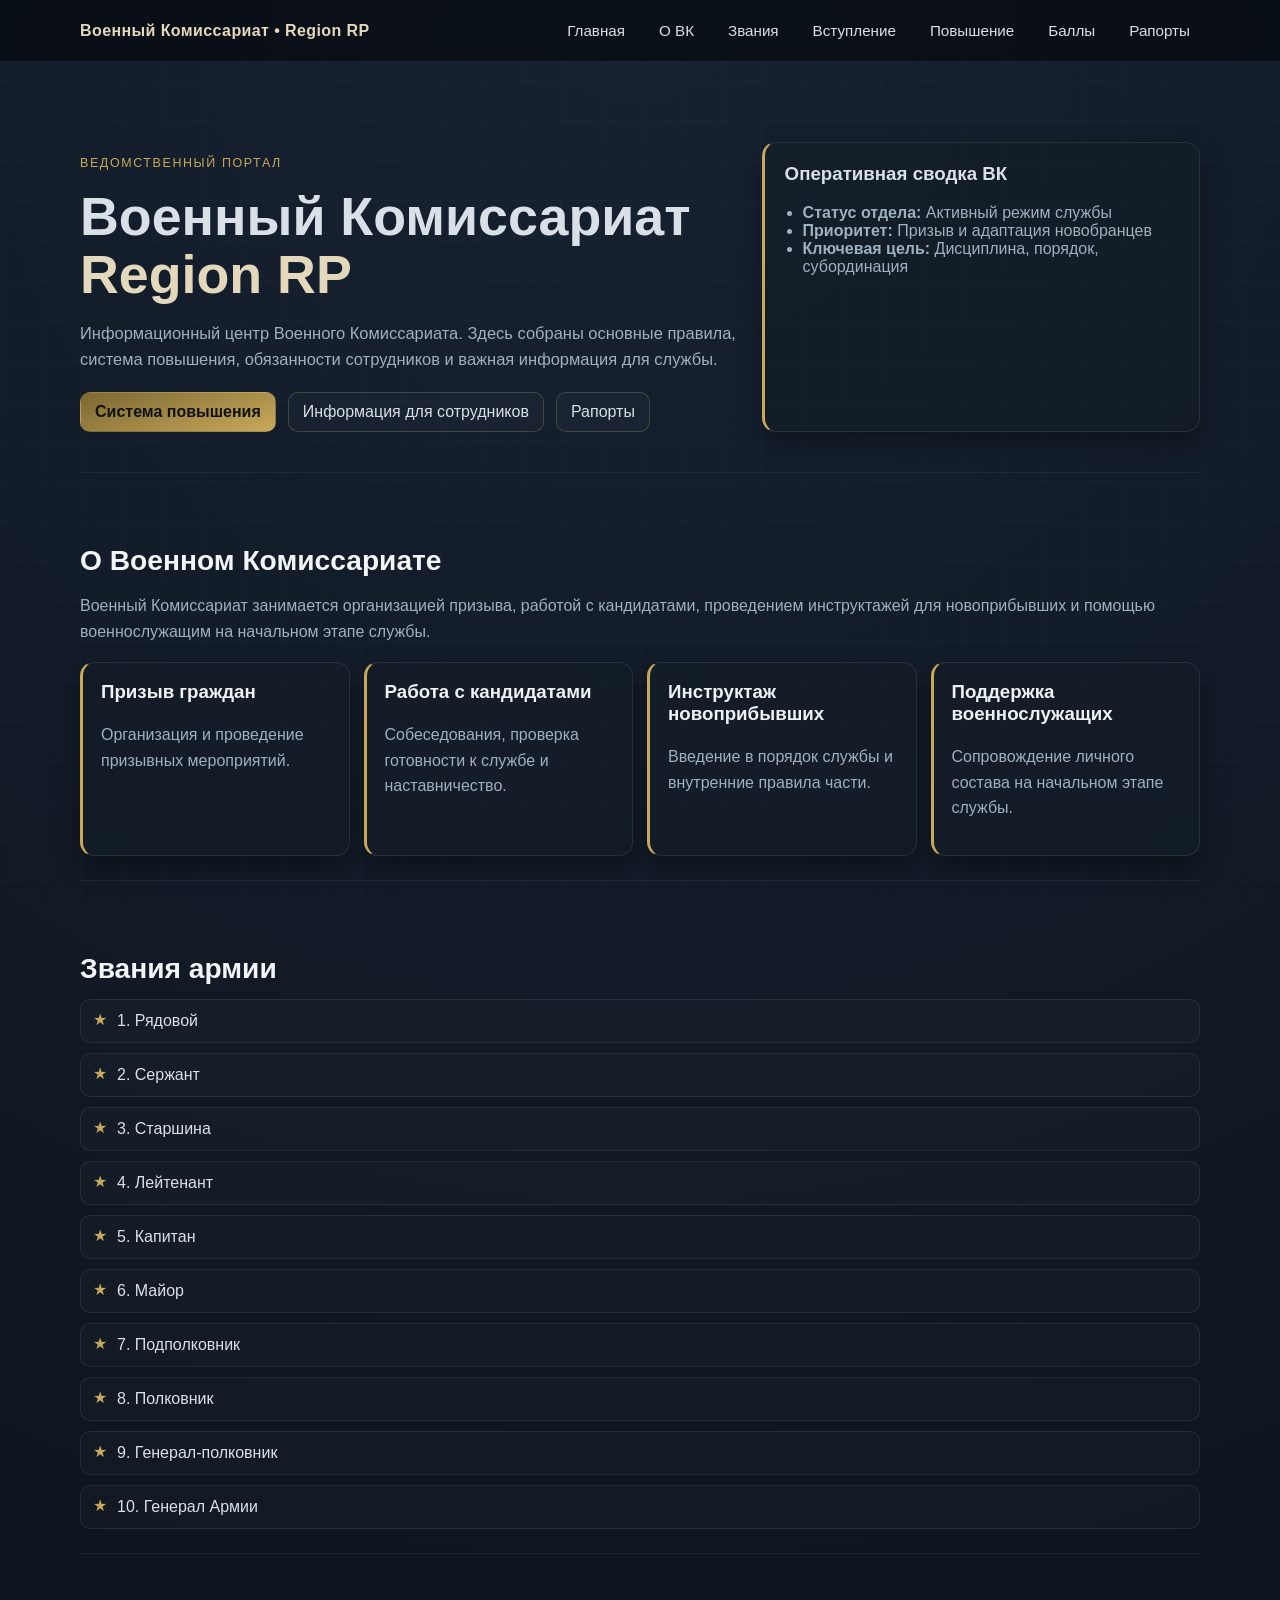
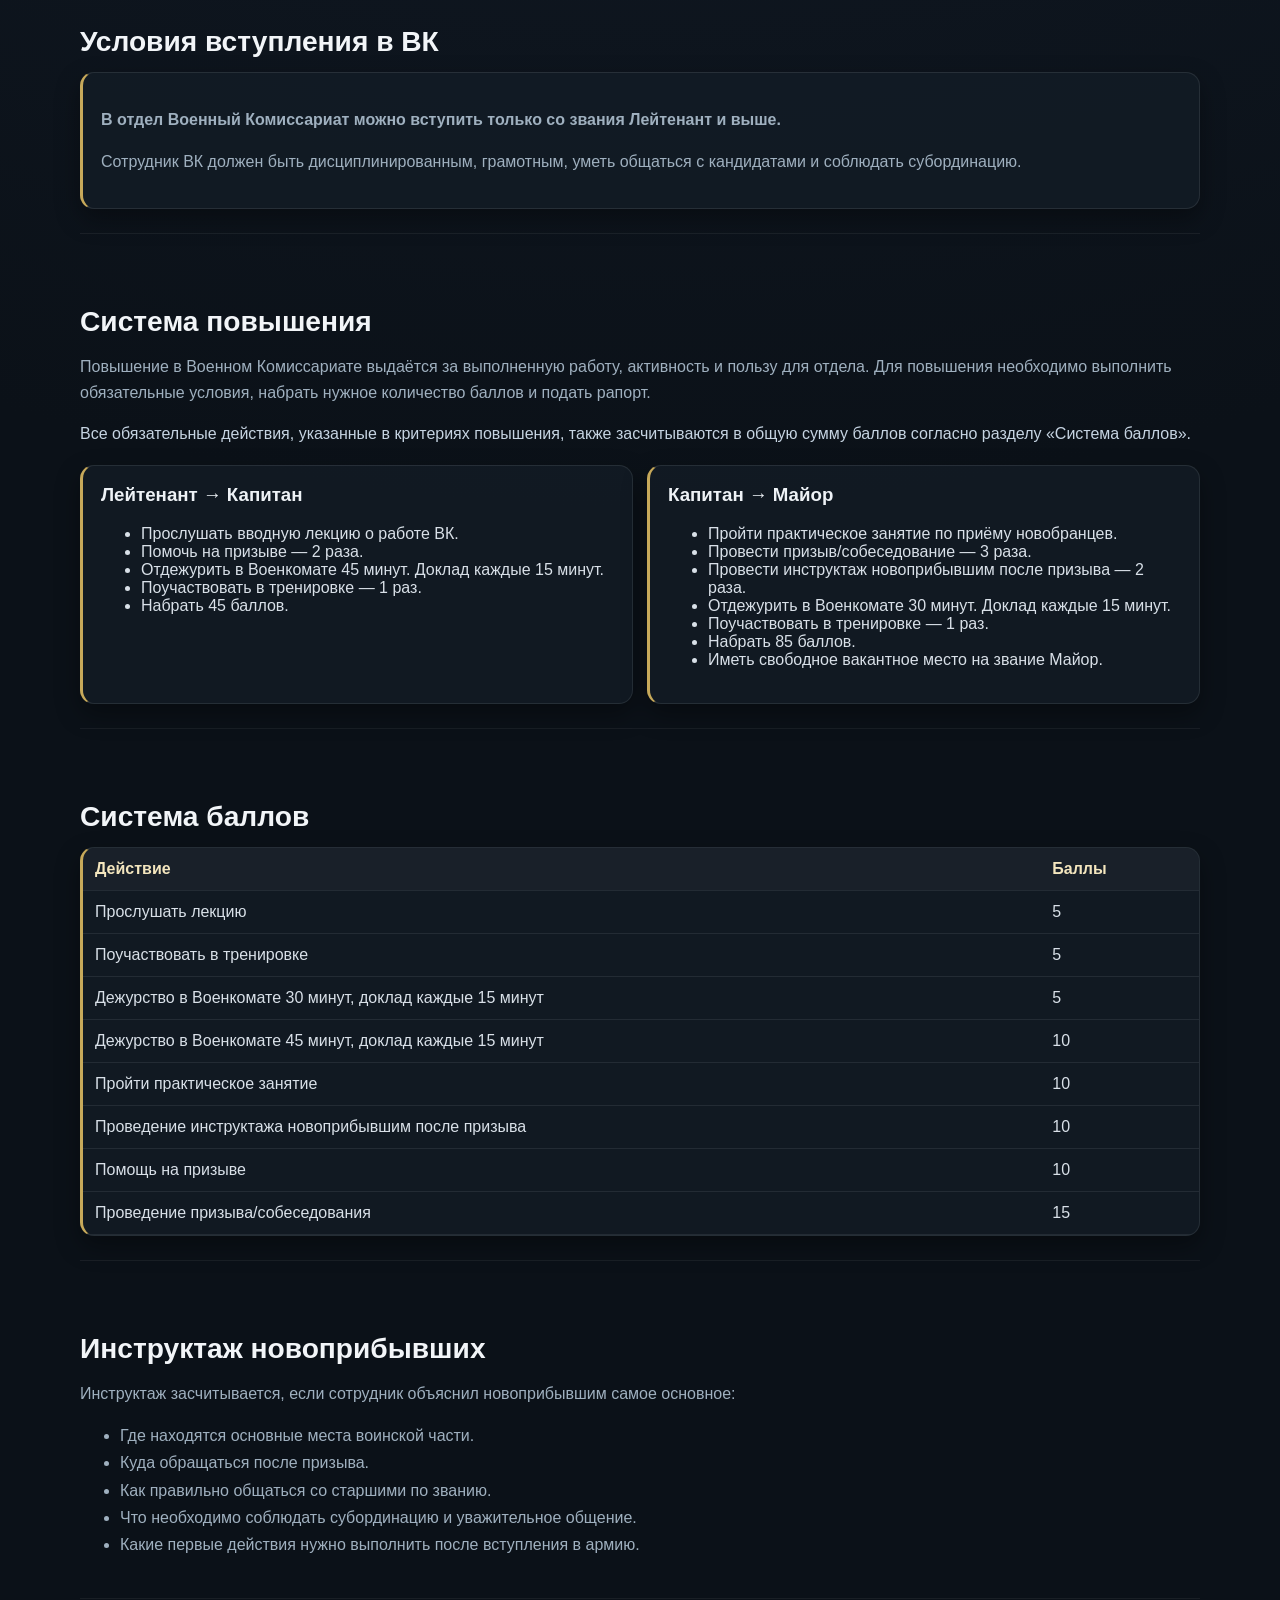
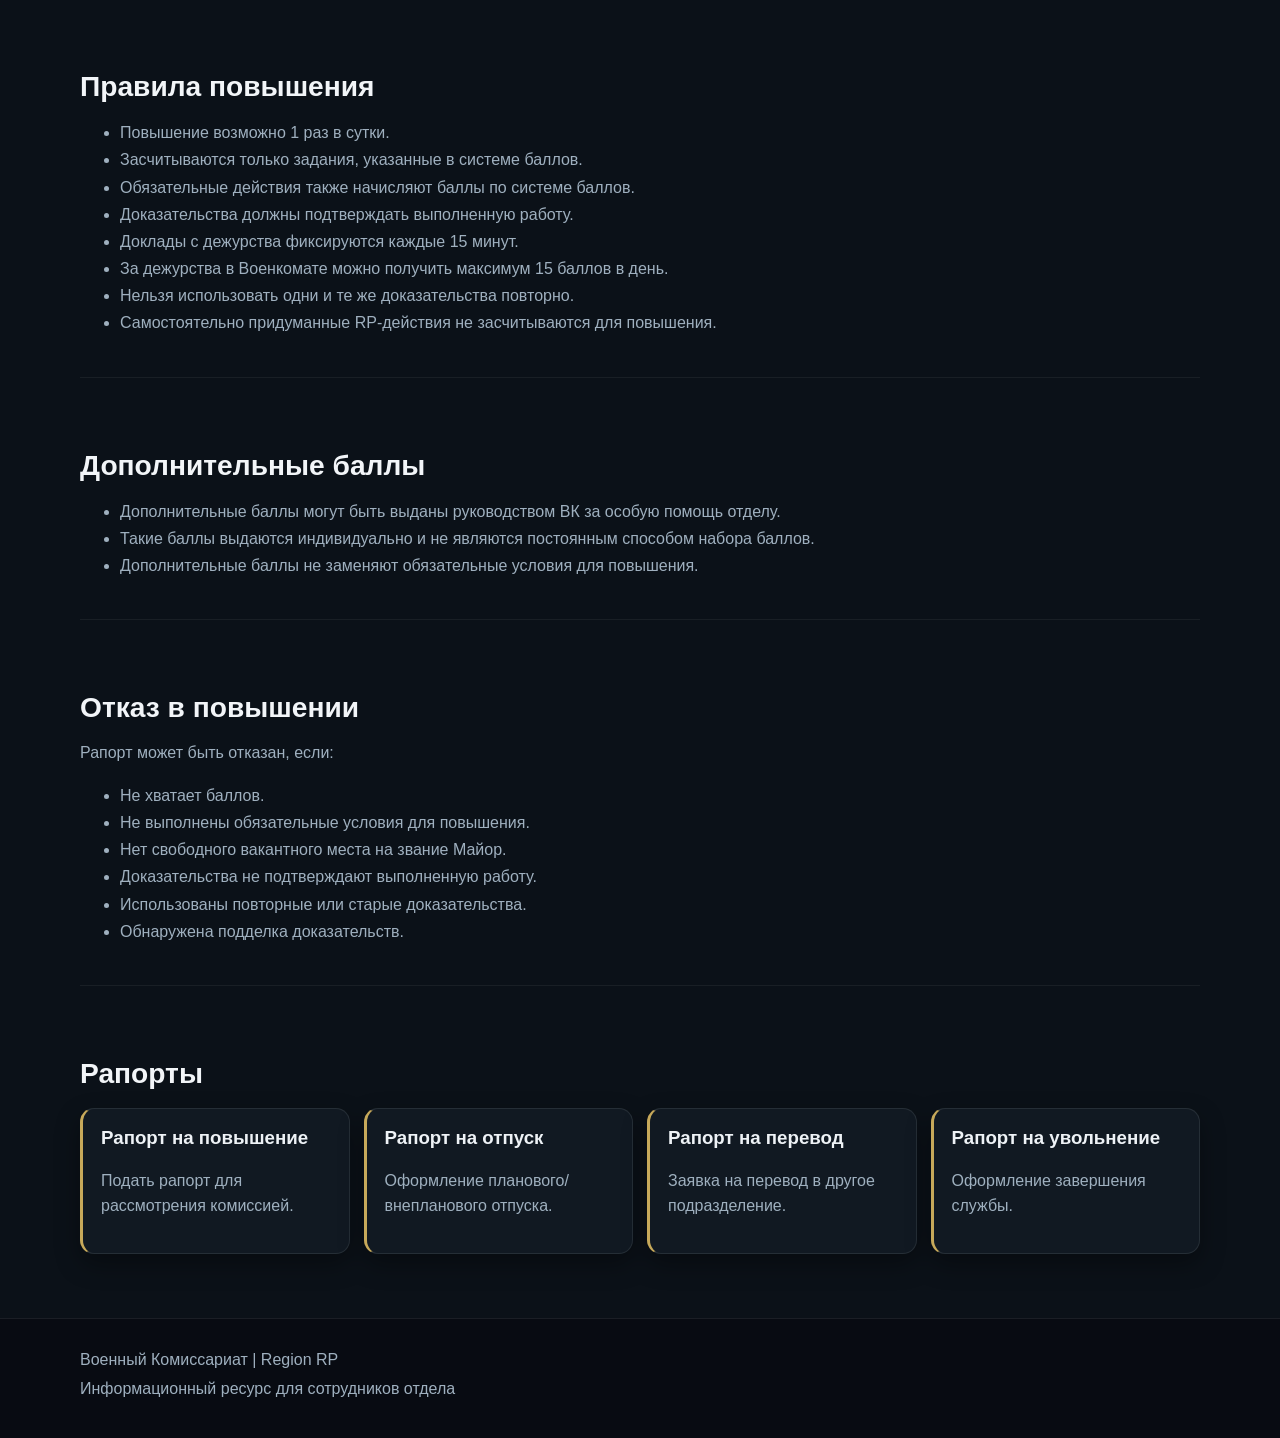
==== index.html @ a4a8eb05 "Create full static military commissariat portal for GitHub Pages" ====
<!doctype html>
<html lang="ru">
  <head>
    <meta charset="UTF-8" />
    <meta name="viewport" content="width=device-width, initial-scale=1.0" />
    <meta name="description" content="Военный Комиссариат Region RP — официальный информационный центр отдела." />
    <title>Военный Комиссариат | Region RP</title>
    <link rel="stylesheet" href="style.css" />
  </head>
  <body>
    <div class="bg-grid" aria-hidden="true"></div>

    <header class="topbar" id="top">
      <div class="container topbar__inner">
        <div class="brand">Военный Комиссариат • Region RP</div>
        <nav class="nav" aria-label="Основная навигация">
          <a href="#home">Главная</a>
          <a href="#about">О ВК</a>
          <a href="#ranks">Звания</a>
          <a href="#join">Вступление</a>
          <a href="#promotion">Повышение</a>
          <a href="#points">Баллы</a>
          <a href="#reports">Рапорты</a>
        </nav>
        <button class="menu-btn" id="menuBtn" aria-expanded="false" aria-controls="mobileMenu">☰</button>
      </div>
      <nav class="mobile-menu" id="mobileMenu" aria-label="Мобильная навигация">
        <a href="#home">Главная</a>
        <a href="#about">О ВК</a>
        <a href="#ranks">Звания</a>
        <a href="#join">Вступление</a>
        <a href="#promotion">Повышение</a>
        <a href="#points">Баллы</a>
        <a href="#reports">Рапорты</a>
      </nav>
    </header>

    <main>
      <section class="hero" id="home">
        <div class="container hero__grid">
          <div>
            <p class="eyebrow">Ведомственный портал</p>
            <h1>Военный Комиссариат<br /><span>Region RP</span></h1>
            <p class="lead">
              Информационный центр Военного Комиссариата. Здесь собраны основные правила, система повышения,
              обязанности сотрудников и важная информация для службы.
            </p>
            <div class="hero__actions">
              <a href="#promotion" class="btn btn--gold">Система повышения</a>
              <a href="#staff" class="btn">Информация для сотрудников</a>
              <a href="#reports" class="btn">Рапорты</a>
            </div>
          </div>
          <aside class="panel">
            <h3>Оперативная сводка ВК</h3>
            <ul>
              <li><strong>Статус отдела:</strong> Активный режим службы</li>
              <li><strong>Приоритет:</strong> Призыв и адаптация новобранцев</li>
              <li><strong>Ключевая цель:</strong> Дисциплина, порядок, субординация</li>
            </ul>
          </aside>
        </div>
      </section>

      <section id="about" class="section container">
        <h2>О Военном Комиссариате</h2>
        <p>
          Военный Комиссариат занимается организацией призыва, работой с кандидатами, проведением инструктажей
          для новоприбывших и помощью военнослужащим на начальном этапе службы.
        </p>
        <div class="cards four">
          <article class="card"><h3>Призыв граждан</h3><p>Организация и проведение призывных мероприятий.</p></article>
          <article class="card"><h3>Работа с кандидатами</h3><p>Собеседования, проверка готовности к службе и наставничество.</p></article>
          <article class="card"><h3>Инструктаж новоприбывших</h3><p>Введение в порядок службы и внутренние правила части.</p></article>
          <article class="card"><h3>Поддержка военнослужащих</h3><p>Сопровождение личного состава на начальном этапе службы.</p></article>
        </div>
      </section>

      <section id="ranks" class="section container">
        <h2>Звания армии</h2>
        <div class="timeline">
          <div class="rank">1. Рядовой</div><div class="rank">2. Сержант</div><div class="rank">3. Старшина</div>
          <div class="rank">4. Лейтенант</div><div class="rank">5. Капитан</div><div class="rank">6. Майор</div>
          <div class="rank">7. Подполковник</div><div class="rank">8. Полковник</div><div class="rank">9. Генерал-полковник</div>
          <div class="rank">10. Генерал Армии</div>
        </div>
      </section>

      <section id="join" class="section container">
        <h2>Условия вступления в ВК</h2>
        <div class="notice">
          <p><strong>В отдел Военный Комиссариат можно вступить только со звания Лейтенант и выше.</strong></p>
          <p>
            Сотрудник ВК должен быть дисциплинированным, грамотным, уметь общаться с кандидатами и соблюдать
            субординацию.
          </p>
        </div>
      </section>

      <section id="promotion" class="section container">
        <h2>Система повышения</h2>
        <p>
          Повышение в Военном Комиссариате выдаётся за выполненную работу, активность и пользу для отдела. Для
          повышения необходимо выполнить обязательные условия, набрать нужное количество баллов и подать рапорт.
        </p>
        <p class="note">
          Все обязательные действия, указанные в критериях повышения, также засчитываются в общую сумму баллов
          согласно разделу «Система баллов».
        </p>

        <div class="cards two">
          <article class="card">
            <h3>Лейтенант → Капитан</h3>
            <ul>
              <li>Прослушать вводную лекцию о работе ВК.</li>
              <li>Помочь на призыве — 2 раза.</li>
              <li>Отдежурить в Военкомате 45 минут. Доклад каждые 15 минут.</li>
              <li>Поучаствовать в тренировке — 1 раз.</li>
              <li>Набрать 45 баллов.</li>
            </ul>
          </article>
          <article class="card">
            <h3>Капитан → Майор</h3>
            <ul>
              <li>Пройти практическое занятие по приёму новобранцев.</li>
              <li>Провести призыв/собеседование — 3 раза.</li>
              <li>Провести инструктаж новоприбывшим после призыва — 2 раза.</li>
              <li>Отдежурить в Военкомате 30 минут. Доклад каждые 15 минут.</li>
              <li>Поучаствовать в тренировке — 1 раз.</li>
              <li>Набрать 85 баллов.</li>
              <li>Иметь свободное вакантное место на звание Майор.</li>
            </ul>
          </article>
        </div>
      </section>

      <section id="points" class="section container">
        <h2>Система баллов</h2>
        <!-- Таблица баллов: легко редактировать значения в этом блоке -->
        <div class="table-wrap">
          <table>
            <thead><tr><th>Действие</th><th>Баллы</th></tr></thead>
            <tbody>
              <tr><td>Прослушать лекцию</td><td>5</td></tr>
              <tr><td>Поучаствовать в тренировке</td><td>5</td></tr>
              <tr><td>Дежурство в Военкомате 30 минут, доклад каждые 15 минут</td><td>5</td></tr>
              <tr><td>Дежурство в Военкомате 45 минут, доклад каждые 15 минут</td><td>10</td></tr>
              <tr><td>Пройти практическое занятие</td><td>10</td></tr>
              <tr><td>Проведение инструктажа новоприбывшим после призыва</td><td>10</td></tr>
              <tr><td>Помощь на призыве</td><td>10</td></tr>
              <tr><td>Проведение призыва/собеседования</td><td>15</td></tr>
            </tbody>
          </table>
        </div>
      </section>

      <section id="staff" class="section container">
        <h2>Инструктаж новоприбывших</h2>
        <p>Инструктаж засчитывается, если сотрудник объяснил новоприбывшим самое основное:</p>
        <ul class="list">
          <li>Где находятся основные места воинской части.</li>
          <li>Куда обращаться после призыва.</li>
          <li>Как правильно общаться со старшими по званию.</li>
          <li>Что необходимо соблюдать субординацию и уважительное общение.</li>
          <li>Какие первые действия нужно выполнить после вступления в армию.</li>
        </ul>
      </section>

      <section class="section container">
        <h2>Правила повышения</h2>
        <ul class="list">
          <li>Повышение возможно 1 раз в сутки.</li>
          <li>Засчитываются только задания, указанные в системе баллов.</li>
          <li>Обязательные действия также начисляют баллы по системе баллов.</li>
          <li>Доказательства должны подтверждать выполненную работу.</li>
          <li>Доклады с дежурства фиксируются каждые 15 минут.</li>
          <li>За дежурства в Военкомате можно получить максимум 15 баллов в день.</li>
          <li>Нельзя использовать одни и те же доказательства повторно.</li>
          <li>Самостоятельно придуманные RP-действия не засчитываются для повышения.</li>
        </ul>
      </section>

      <section class="section container">
        <h2>Дополнительные баллы</h2>
        <ul class="list">
          <li>Дополнительные баллы могут быть выданы руководством ВК за особую помощь отделу.</li>
          <li>Такие баллы выдаются индивидуально и не являются постоянным способом набора баллов.</li>
          <li>Дополнительные баллы не заменяют обязательные условия для повышения.</li>
        </ul>
      </section>

      <section class="section container">
        <h2>Отказ в повышении</h2>
        <p>Рапорт может быть отказан, если:</p>
        <ul class="list">
          <li>Не хватает баллов.</li>
          <li>Не выполнены обязательные условия для повышения.</li>
          <li>Нет свободного вакантного места на звание Майор.</li>
          <li>Доказательства не подтверждают выполненную работу.</li>
          <li>Использованы повторные или старые доказательства.</li>
          <li>Обнаружена подделка доказательств.</li>
        </ul>
      </section>

      <section id="reports" class="section container">
        <h2>Рапорты</h2>
        <!-- Ссылки-заглушки, позже замените href="#" на реальные Discord-ссылки -->
        <div class="cards four">
          <a class="card card--link" href="#"><h3>Рапорт на повышение</h3><p>Подать рапорт для рассмотрения комиссией.</p></a>
          <a class="card card--link" href="#"><h3>Рапорт на отпуск</h3><p>Оформление планового/внепланового отпуска.</p></a>
          <a class="card card--link" href="#"><h3>Рапорт на перевод</h3><p>Заявка на перевод в другое подразделение.</p></a>
          <a class="card card--link" href="#"><h3>Рапорт на увольнение</h3><p>Оформление завершения службы.</p></a>
        </div>
      </section>
    </main>

    <footer class="footer">
      <div class="container">
        <p>Военный Комиссариат | Region RP</p>
        <p>Информационный ресурс для сотрудников отдела</p>
      </div>
    </footer>

    <button id="toTopBtn" class="to-top" aria-label="Наверх">↑</button>
    <script src="script.js"></script>
  </body>
</html>
---- style.css ----
:root {
  --bg: #0b1118;
  --bg-soft: #141d28;
  --panel: rgba(20, 30, 40, 0.72);
  --line: rgba(210, 190, 120, 0.22);
  --text: #d9e0e8;
  --muted: #9fb0bf;
  --accent: #c7a95a;
  --olive: #6b7752;
  --shadow: 0 10px 25px rgba(0, 0, 0, 0.35);
}

* { box-sizing: border-box; }
html { scroll-behavior: smooth; }
body {
  margin: 0;
  font-family: "Segoe UI", Tahoma, Geneva, Verdana, sans-serif;
  color: var(--text);
  background: radial-gradient(circle at top, #172232 0%, var(--bg) 45%);
}

.bg-grid {
  position: fixed;
  inset: 0;
  background-image: linear-gradient(rgba(255,255,255,0.02) 1px, transparent 1px), linear-gradient(90deg, rgba(255,255,255,0.02) 1px, transparent 1px);
  background-size: 40px 40px;
  pointer-events: none;
  z-index: -1;
}

.container { width: min(1120px, 92%); margin: 0 auto; }
.section { padding: 72px 0 24px; border-top: 1px solid rgba(255,255,255,0.06); }
h2 { font-size: clamp(1.6rem, 2.2vw, 2.2rem); margin: 0 0 14px; color: #f2f5f8; }
p { color: var(--muted); line-height: 1.6; }

.topbar {
  position: sticky; top: 0; z-index: 100;
  backdrop-filter: blur(8px);
  background: rgba(9, 14, 21, 0.85);
  border-bottom: 1px solid rgba(255,255,255,0.08);
}
.topbar__inner { display: flex; align-items: center; justify-content: space-between; gap: 16px; padding: 14px 0; }
.brand { font-weight: 700; letter-spacing: .4px; color: #e4d8bc; }
.nav { display: flex; gap: 14px; flex-wrap: wrap; }
.nav a, .mobile-menu a { color: var(--text); text-decoration: none; font-size: 0.95rem; padding: 8px 10px; border-radius: 8px; }
.nav a:hover, .mobile-menu a:hover { background: rgba(199,169,90,0.14); color: #fff; }
.menu-btn { display: none; background: transparent; border: 1px solid var(--line); color: var(--text); border-radius: 8px; padding: 6px 10px; }
.mobile-menu { display: none; flex-direction: column; padding: 0 4% 10px; }
.mobile-menu.open { display: flex; }

.hero { padding: 80px 0 40px; }
.hero__grid { display: grid; grid-template-columns: 1.5fr 1fr; gap: 24px; align-items: stretch; }
.eyebrow { color: var(--accent); text-transform: uppercase; letter-spacing: 1.6px; font-size: 0.78rem; }
h1 { font-size: clamp(2rem, 4.2vw, 4rem); line-height: 1.08; margin: 6px 0 14px; }
h1 span { color: #e4d8bc; }
.lead { font-size: 1.03rem; max-width: 760px; }
.hero__actions { display: flex; gap: 12px; flex-wrap: wrap; margin-top: 20px; }
.btn {
  display: inline-block; text-decoration: none; color: var(--text);
  border: 1px solid var(--line); padding: 10px 14px; border-radius: 10px;
  transition: transform .2s ease, background .2s ease;
  background: rgba(255,255,255,0.02);
}
.btn:hover { transform: translateY(-2px); background: rgba(255,255,255,0.07); }
.btn--gold { background: linear-gradient(160deg, #7d6834, #c7a95a); border-color: transparent; color: #111; font-weight: 700; }

.panel, .card, .notice, .table-wrap {
  background: var(--panel);
  border: 1px solid rgba(255,255,255,0.09);
  border-left: 3px solid var(--accent);
  border-radius: 14px;
  box-shadow: var(--shadow);
}
.panel { padding: 20px; }
.panel h3 { margin-top: 0; }
.panel ul { margin: 0; padding-left: 18px; color: var(--muted); }

.cards { display: grid; gap: 14px; margin-top: 18px; }
.cards.four { grid-template-columns: repeat(4, 1fr); }
.cards.two { grid-template-columns: repeat(2, 1fr); }
.card { padding: 18px; }
.card h3 { margin-top: 0; color: #eef2f6; }
.card--link { text-decoration: none; color: inherit; transition: transform .2s ease, border-color .2s ease; }
.card--link:hover { transform: translateY(-3px); border-color: var(--accent); }

.timeline { display: grid; gap: 10px; margin-top: 14px; }
.rank {
  position: relative;
  padding: 12px 16px 12px 36px;
  background: rgba(255,255,255,0.02);
  border: 1px solid rgba(255,255,255,0.08);
  border-radius: 10px;
}
.rank::before {
  content: "★";
  color: var(--accent);
  position: absolute;
  left: 12px; top: 10px;
}

.notice { padding: 18px; }
.note { margin-top: 10px; color: #c6d4e2; }

.table-wrap { overflow-x: auto; margin-top: 14px; }
table { width: 100%; border-collapse: collapse; min-width: 700px; }
th, td { padding: 12px; text-align: left; border-bottom: 1px solid rgba(255,255,255,0.08); }
th { color: #f4e6be; font-weight: 700; background: rgba(255,255,255,0.03); }

.list { color: var(--muted); line-height: 1.7; }

.footer { margin-top: 40px; border-top: 1px solid rgba(255,255,255,0.08); padding: 24px 0 32px; background: rgba(8, 12, 18, 0.9); }
.footer p { margin: 4px 0; }

.to-top {
  position: fixed; right: 18px; bottom: 18px; display: none;
  width: 42px; height: 42px; border-radius: 50%; border: 1px solid var(--line);
  background: rgba(15,22,30,0.9); color: var(--text); cursor: pointer;
}
.to-top.show { display: inline-flex; align-items: center; justify-content: center; }

@media (max-width: 980px) {
  .hero__grid, .cards.four, .cards.two { grid-template-columns: 1fr 1fr; }
}
@media (max-width: 760px) {
  .nav { display: none; }
  .menu-btn { display: inline-block; }
  .hero { padding-top: 56px; }
  .hero__grid, .cards.four, .cards.two { grid-template-columns: 1fr; }
}
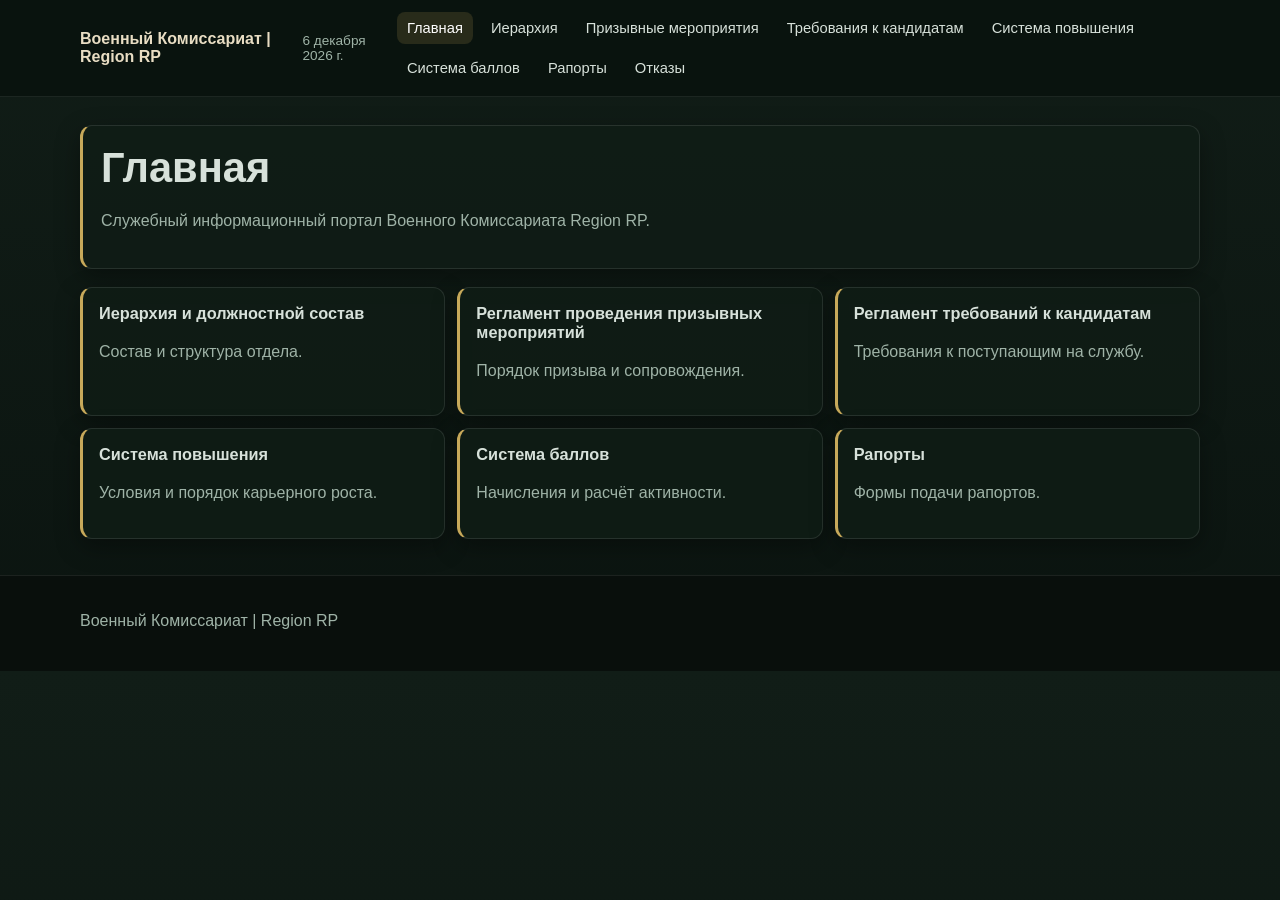
==== commit a1c53a11: "Restructure site into multi-page military portal with shared navigation" ====
--- a/index.html
+++ b/index.html
@@ -1,227 +1,13 @@
-<!doctype html>
-<html lang="ru">
-  <head>
-    <meta charset="UTF-8" />
-    <meta name="viewport" content="width=device-width, initial-scale=1.0" />
-    <meta name="description" content="Военный Комиссариат Region RP — официальный информационный центр отдела." />
-    <title>Военный Комиссариат | Region RP</title>
-    <link rel="stylesheet" href="style.css" />
-  </head>
-  <body>
-    <div class="bg-grid" aria-hidden="true"></div>
-
-    <header class="topbar" id="top">
-      <div class="container topbar__inner">
-        <div class="brand">Военный Комиссариат • Region RP</div>
-        <nav class="nav" aria-label="Основная навигация">
-          <a href="#home">Главная</a>
-          <a href="#about">О ВК</a>
-          <a href="#ranks">Звания</a>
-          <a href="#join">Вступление</a>
-          <a href="#promotion">Повышение</a>
-          <a href="#points">Баллы</a>
-          <a href="#reports">Рапорты</a>
-        </nav>
-        <button class="menu-btn" id="menuBtn" aria-expanded="false" aria-controls="mobileMenu">☰</button>
-      </div>
-      <nav class="mobile-menu" id="mobileMenu" aria-label="Мобильная навигация">
-        <a href="#home">Главная</a>
-        <a href="#about">О ВК</a>
-        <a href="#ranks">Звания</a>
-        <a href="#join">Вступление</a>
-        <a href="#promotion">Повышение</a>
-        <a href="#points">Баллы</a>
-        <a href="#reports">Рапорты</a>
-      </nav>
-    </header>
-
-    <main>
-      <section class="hero" id="home">
-        <div class="container hero__grid">
-          <div>
-            <p class="eyebrow">Ведомственный портал</p>
-            <h1>Военный Комиссариат<br /><span>Region RP</span></h1>
-            <p class="lead">
-              Информационный центр Военного Комиссариата. Здесь собраны основные правила, система повышения,
-              обязанности сотрудников и важная информация для службы.
-            </p>
-            <div class="hero__actions">
-              <a href="#promotion" class="btn btn--gold">Система повышения</a>
-              <a href="#staff" class="btn">Информация для сотрудников</a>
-              <a href="#reports" class="btn">Рапорты</a>
-            </div>
-          </div>
-          <aside class="panel">
-            <h3>Оперативная сводка ВК</h3>
-            <ul>
-              <li><strong>Статус отдела:</strong> Активный режим службы</li>
-              <li><strong>Приоритет:</strong> Призыв и адаптация новобранцев</li>
-              <li><strong>Ключевая цель:</strong> Дисциплина, порядок, субординация</li>
-            </ul>
-          </aside>
-        </div>
-      </section>
-
-      <section id="about" class="section container">
-        <h2>О Военном Комиссариате</h2>
-        <p>
-          Военный Комиссариат занимается организацией призыва, работой с кандидатами, проведением инструктажей
-          для новоприбывших и помощью военнослужащим на начальном этапе службы.
-        </p>
-        <div class="cards four">
-          <article class="card"><h3>Призыв граждан</h3><p>Организация и проведение призывных мероприятий.</p></article>
-          <article class="card"><h3>Работа с кандидатами</h3><p>Собеседования, проверка готовности к службе и наставничество.</p></article>
-          <article class="card"><h3>Инструктаж новоприбывших</h3><p>Введение в порядок службы и внутренние правила части.</p></article>
-          <article class="card"><h3>Поддержка военнослужащих</h3><p>Сопровождение личного состава на начальном этапе службы.</p></article>
-        </div>
-      </section>
-
-      <section id="ranks" class="section container">
-        <h2>Звания армии</h2>
-        <div class="timeline">
-          <div class="rank">1. Рядовой</div><div class="rank">2. Сержант</div><div class="rank">3. Старшина</div>
-          <div class="rank">4. Лейтенант</div><div class="rank">5. Капитан</div><div class="rank">6. Майор</div>
-          <div class="rank">7. Подполковник</div><div class="rank">8. Полковник</div><div class="rank">9. Генерал-полковник</div>
-          <div class="rank">10. Генерал Армии</div>
-        </div>
-      </section>
-
-      <section id="join" class="section container">
-        <h2>Условия вступления в ВК</h2>
-        <div class="notice">
-          <p><strong>В отдел Военный Комиссариат можно вступить только со звания Лейтенант и выше.</strong></p>
-          <p>
-            Сотрудник ВК должен быть дисциплинированным, грамотным, уметь общаться с кандидатами и соблюдать
-            субординацию.
-          </p>
-        </div>
-      </section>
-
-      <section id="promotion" class="section container">
-        <h2>Система повышения</h2>
-        <p>
-          Повышение в Военном Комиссариате выдаётся за выполненную работу, активность и пользу для отдела. Для
-          повышения необходимо выполнить обязательные условия, набрать нужное количество баллов и подать рапорт.
-        </p>
-        <p class="note">
-          Все обязательные действия, указанные в критериях повышения, также засчитываются в общую сумму баллов
-          согласно разделу «Система баллов».
-        </p>
-
-        <div class="cards two">
-          <article class="card">
-            <h3>Лейтенант → Капитан</h3>
-            <ul>
-              <li>Прослушать вводную лекцию о работе ВК.</li>
-              <li>Помочь на призыве — 2 раза.</li>
-              <li>Отдежурить в Военкомате 45 минут. Доклад каждые 15 минут.</li>
-              <li>Поучаствовать в тренировке — 1 раз.</li>
-              <li>Набрать 45 баллов.</li>
-            </ul>
-          </article>
-          <article class="card">
-            <h3>Капитан → Майор</h3>
-            <ul>
-              <li>Пройти практическое занятие по приёму новобранцев.</li>
-              <li>Провести призыв/собеседование — 3 раза.</li>
-              <li>Провести инструктаж новоприбывшим после призыва — 2 раза.</li>
-              <li>Отдежурить в Военкомате 30 минут. Доклад каждые 15 минут.</li>
-              <li>Поучаствовать в тренировке — 1 раз.</li>
-              <li>Набрать 85 баллов.</li>
-              <li>Иметь свободное вакантное место на звание Майор.</li>
-            </ul>
-          </article>
-        </div>
-      </section>
-
-      <section id="points" class="section container">
-        <h2>Система баллов</h2>
-        <!-- Таблица баллов: легко редактировать значения в этом блоке -->
-        <div class="table-wrap">
-          <table>
-            <thead><tr><th>Действие</th><th>Баллы</th></tr></thead>
-            <tbody>
-              <tr><td>Прослушать лекцию</td><td>5</td></tr>
-              <tr><td>Поучаствовать в тренировке</td><td>5</td></tr>
-              <tr><td>Дежурство в Военкомате 30 минут, доклад каждые 15 минут</td><td>5</td></tr>
-              <tr><td>Дежурство в Военкомате 45 минут, доклад каждые 15 минут</td><td>10</td></tr>
-              <tr><td>Пройти практическое занятие</td><td>10</td></tr>
-              <tr><td>Проведение инструктажа новоприбывшим после призыва</td><td>10</td></tr>
-              <tr><td>Помощь на призыве</td><td>10</td></tr>
-              <tr><td>Проведение призыва/собеседования</td><td>15</td></tr>
-            </tbody>
-          </table>
-        </div>
-      </section>
-
-      <section id="staff" class="section container">
-        <h2>Инструктаж новоприбывших</h2>
-        <p>Инструктаж засчитывается, если сотрудник объяснил новоприбывшим самое основное:</p>
-        <ul class="list">
-          <li>Где находятся основные места воинской части.</li>
-          <li>Куда обращаться после призыва.</li>
-          <li>Как правильно общаться со старшими по званию.</li>
-          <li>Что необходимо соблюдать субординацию и уважительное общение.</li>
-          <li>Какие первые действия нужно выполнить после вступления в армию.</li>
-        </ul>
-      </section>
-
-      <section class="section container">
-        <h2>Правила повышения</h2>
-        <ul class="list">
-          <li>Повышение возможно 1 раз в сутки.</li>
-          <li>Засчитываются только задания, указанные в системе баллов.</li>
-          <li>Обязательные действия также начисляют баллы по системе баллов.</li>
-          <li>Доказательства должны подтверждать выполненную работу.</li>
-          <li>Доклады с дежурства фиксируются каждые 15 минут.</li>
-          <li>За дежурства в Военкомате можно получить максимум 15 баллов в день.</li>
-          <li>Нельзя использовать одни и те же доказательства повторно.</li>
-          <li>Самостоятельно придуманные RP-действия не засчитываются для повышения.</li>
-        </ul>
-      </section>
-
-      <section class="section container">
-        <h2>Дополнительные баллы</h2>
-        <ul class="list">
-          <li>Дополнительные баллы могут быть выданы руководством ВК за особую помощь отделу.</li>
-          <li>Такие баллы выдаются индивидуально и не являются постоянным способом набора баллов.</li>
-          <li>Дополнительные баллы не заменяют обязательные условия для повышения.</li>
-        </ul>
-      </section>
-
-      <section class="section container">
-        <h2>Отказ в повышении</h2>
-        <p>Рапорт может быть отказан, если:</p>
-        <ul class="list">
-          <li>Не хватает баллов.</li>
-          <li>Не выполнены обязательные условия для повышения.</li>
-          <li>Нет свободного вакантного места на звание Майор.</li>
-          <li>Доказательства не подтверждают выполненную работу.</li>
-          <li>Использованы повторные или старые доказательства.</li>
-          <li>Обнаружена подделка доказательств.</li>
-        </ul>
-      </section>
-
-      <section id="reports" class="section container">
-        <h2>Рапорты</h2>
-        <!-- Ссылки-заглушки, позже замените href="#" на реальные Discord-ссылки -->
-        <div class="cards four">
-          <a class="card card--link" href="#"><h3>Рапорт на повышение</h3><p>Подать рапорт для рассмотрения комиссией.</p></a>
-          <a class="card card--link" href="#"><h3>Рапорт на отпуск</h3><p>Оформление планового/внепланового отпуска.</p></a>
-          <a class="card card--link" href="#"><h3>Рапорт на перевод</h3><p>Заявка на перевод в другое подразделение.</p></a>
-          <a class="card card--link" href="#"><h3>Рапорт на увольнение</h3><p>Оформление завершения службы.</p></a>
-        </div>
-      </section>
-    </main>
-
-    <footer class="footer">
-      <div class="container">
-        <p>Военный Комиссариат | Region RP</p>
-        <p>Информационный ресурс для сотрудников отдела</p>
-      </div>
-    </footer>
-
-    <button id="toTopBtn" class="to-top" aria-label="Наверх">↑</button>
-    <script src="script.js"></script>
-  </body>
-</html>
+<!doctype html><html lang='ru'><head><meta charset='UTF-8'><meta name='viewport' content='width=device-width,initial-scale=1'><title>Главная | Военный Комиссариат</title><link rel='stylesheet' href='style.css'></head><body>
+<header class='topbar'><div class='container topbar__inner'><div class='brand'>Военный Комиссариат | Region RP</div><div id='currentDate' class='date-badge'></div><nav class='nav'>
+<a data-nav href='index.html'>Главная</a><a data-nav href='hierarchy.html'>Иерархия</a><a data-nav href='conscription.html'>Призывные мероприятия</a><a data-nav href='candidate-requirements.html'>Требования к кандидатам</a><a data-nav href='promotion.html'>Система повышения</a><a data-nav href='points.html'>Система баллов</a><a data-nav href='reports.html'>Рапорты</a><a data-nav href='refusal.html'>Отказы</a></nav><button id='menuBtn' class='menu-btn'>☰</button></div><nav id='mobileMenu' class='mobile-menu'><a data-nav href='index.html'>Главная</a><a data-nav href='hierarchy.html'>Иерархия</a><a data-nav href='conscription.html'>Призывные мероприятия</a><a data-nav href='candidate-requirements.html'>Требования к кандидатам</a><a data-nav href='promotion.html'>Система повышения</a><a data-nav href='points.html'>Система баллов</a><a data-nav href='reports.html'>Рапорты</a><a data-nav href='refusal.html'>Отказы</a></nav></header>
+<main class='main container'>
+<section class='panel'><h1>Главная</h1><p>Служебный информационный портал Военного Комиссариата Region RP.</p></section>
+<section class='quick-grid section'>
+<a class='card' href='hierarchy.html'><h3>Иерархия и должностной состав</h3><p>Состав и структура отдела.</p></a>
+<a class='card' href='conscription.html'><h3>Регламент проведения призывных мероприятий</h3><p>Порядок призыва и сопровождения.</p></a>
+<a class='card' href='candidate-requirements.html'><h3>Регламент требований к кандидатам</h3><p>Требования к поступающим на службу.</p></a>
+<a class='card' href='promotion.html'><h3>Система повышения</h3><p>Условия и порядок карьерного роста.</p></a>
+<a class='card' href='points.html'><h3>Система баллов</h3><p>Начисления и расчёт активности.</p></a>
+<a class='card' href='reports.html'><h3>Рапорты</h3><p>Формы подачи рапортов.</p></a>
+</section></main><footer class='footer'><div class='container'><p>Военный Комиссариат | Region RP</p></div></footer><button id='toTopBtn' class='to-top'>↑</button><script src='script.js'></script></body></html>
--- a/style.css
+++ b/style.css
@@ -1,129 +1,62 @@
 :root {
-  --bg: #0b1118;
-  --bg-soft: #141d28;
-  --panel: rgba(20, 30, 40, 0.72);
-  --line: rgba(210, 190, 120, 0.22);
-  --text: #d9e0e8;
-  --muted: #9fb0bf;
+  --bg: #0b1410;
+  --bg2: #111d17;
+  --panel: rgba(16, 29, 22, 0.85);
+  --line: rgba(199, 169, 90, 0.28);
+  --text: #d7e1da;
+  --muted: #9fb3a7;
   --accent: #c7a95a;
-  --olive: #6b7752;
-  --shadow: 0 10px 25px rgba(0, 0, 0, 0.35);
+  --shadow: 0 8px 24px rgba(0, 0, 0, 0.35);
 }
+*{box-sizing:border-box}
+html{scroll-behavior:smooth}
+body{margin:0;font-family:Segoe UI,Tahoma,sans-serif;background:linear-gradient(180deg,var(--bg2),var(--bg));color:var(--text)}
+.container{width:min(1120px,92%);margin:auto}
 
-* { box-sizing: border-box; }
-html { scroll-behavior: smooth; }
-body {
-  margin: 0;
-  font-family: "Segoe UI", Tahoma, Geneva, Verdana, sans-serif;
-  color: var(--text);
-  background: radial-gradient(circle at top, #172232 0%, var(--bg) 45%);
-}
+.topbar{position:sticky;top:0;z-index:20;background:rgba(10,20,14,.95);border-bottom:1px solid rgba(255,255,255,.08);backdrop-filter:blur(6px)}
+.topbar__inner{display:flex;align-items:center;gap:12px;justify-content:space-between;padding:12px 0}
+.brand{font-weight:700;color:#e8ddc3}
+.date-badge{font-size:.85rem;color:var(--muted)}
+.nav{display:flex;gap:8px;flex-wrap:wrap}
+.nav a,.mobile-menu a{text-decoration:none;color:var(--text);padding:8px 10px;border-radius:8px;font-size:.92rem}
+.nav a:hover,.mobile-menu a:hover,.nav a.active,.mobile-menu a.active{background:rgba(199,169,90,.16);color:#fff}
+.menu-btn{display:none;background:transparent;border:1px solid var(--line);color:var(--text);border-radius:8px;padding:6px 10px}
+.mobile-menu{display:none;flex-direction:column;padding:0 4% 12px}
+.mobile-menu.open{display:flex}
 
-.bg-grid {
-  position: fixed;
-  inset: 0;
-  background-image: linear-gradient(rgba(255,255,255,0.02) 1px, transparent 1px), linear-gradient(90deg, rgba(255,255,255,0.02) 1px, transparent 1px);
-  background-size: 40px 40px;
-  pointer-events: none;
-  z-index: -1;
-}
+.main{padding:28px 0 36px}
+.panel,.card,.table-wrap{background:var(--panel);border:1px solid rgba(255,255,255,.1);border-left:3px solid var(--accent);border-radius:12px;box-shadow:var(--shadow)}
+.panel{padding:18px}
+h1{margin:0 0 12px;font-size:clamp(1.6rem,3.6vw,2.6rem)}
+h2{margin:0 0 10px;font-size:clamp(1.3rem,2.2vw,1.8rem)}
+p{color:var(--muted);line-height:1.6}
 
-.container { width: min(1120px, 92%); margin: 0 auto; }
-.section { padding: 72px 0 24px; border-top: 1px solid rgba(255,255,255,0.06); }
-h2 { font-size: clamp(1.6rem, 2.2vw, 2.2rem); margin: 0 0 14px; color: #f2f5f8; }
-p { color: var(--muted); line-height: 1.6; }
+.quick-grid{display:grid;grid-template-columns:repeat(3,1fr);gap:12px;margin-top:14px}
+.card{padding:16px;text-decoration:none;color:inherit;transition:.2s transform,.2s border-color}
+.card:hover{transform:translateY(-2px);border-color:var(--accent)}
+.card h3{margin:0 0 8px;font-size:1.02rem}
 
-.topbar {
-  position: sticky; top: 0; z-index: 100;
-  backdrop-filter: blur(8px);
-  background: rgba(9, 14, 21, 0.85);
-  border-bottom: 1px solid rgba(255,255,255,0.08);
-}
-.topbar__inner { display: flex; align-items: center; justify-content: space-between; gap: 16px; padding: 14px 0; }
-.brand { font-weight: 700; letter-spacing: .4px; color: #e4d8bc; }
-.nav { display: flex; gap: 14px; flex-wrap: wrap; }
-.nav a, .mobile-menu a { color: var(--text); text-decoration: none; font-size: 0.95rem; padding: 8px 10px; border-radius: 8px; }
-.nav a:hover, .mobile-menu a:hover { background: rgba(199,169,90,0.14); color: #fff; }
-.menu-btn { display: none; background: transparent; border: 1px solid var(--line); color: var(--text); border-radius: 8px; padding: 6px 10px; }
-.mobile-menu { display: none; flex-direction: column; padding: 0 4% 10px; }
-.mobile-menu.open { display: flex; }
+.section{margin-top:18px}
+.list{line-height:1.7;color:var(--muted)}
+.cards-two{display:grid;grid-template-columns:repeat(2,1fr);gap:12px}
+.table-wrap{overflow:auto}
+table{width:100%;border-collapse:collapse;min-width:700px}
+th,td{padding:10px;border-bottom:1px solid rgba(255,255,255,.08);text-align:left}
+th{color:#f0dfb2}
 
-.hero { padding: 80px 0 40px; }
-.hero__grid { display: grid; grid-template-columns: 1.5fr 1fr; gap: 24px; align-items: stretch; }
-.eyebrow { color: var(--accent); text-transform: uppercase; letter-spacing: 1.6px; font-size: 0.78rem; }
-h1 { font-size: clamp(2rem, 4.2vw, 4rem); line-height: 1.08; margin: 6px 0 14px; }
-h1 span { color: #e4d8bc; }
-.lead { font-size: 1.03rem; max-width: 760px; }
-.hero__actions { display: flex; gap: 12px; flex-wrap: wrap; margin-top: 20px; }
-.btn {
-  display: inline-block; text-decoration: none; color: var(--text);
-  border: 1px solid var(--line); padding: 10px 14px; border-radius: 10px;
-  transition: transform .2s ease, background .2s ease;
-  background: rgba(255,255,255,0.02);
-}
-.btn:hover { transform: translateY(-2px); background: rgba(255,255,255,0.07); }
-.btn--gold { background: linear-gradient(160deg, #7d6834, #c7a95a); border-color: transparent; color: #111; font-weight: 700; }
+.rank-list{display:grid;gap:8px}
+.rank{padding:10px 14px 10px 34px;border:1px solid rgba(255,255,255,.08);border-radius:8px;position:relative;background:rgba(255,255,255,.02)}
+.rank::before{content:"★";position:absolute;left:10px;color:var(--accent)}
 
-.panel, .card, .notice, .table-wrap {
-  background: var(--panel);
-  border: 1px solid rgba(255,255,255,0.09);
-  border-left: 3px solid var(--accent);
-  border-radius: 14px;
-  box-shadow: var(--shadow);
-}
-.panel { padding: 20px; }
-.panel h3 { margin-top: 0; }
-.panel ul { margin: 0; padding-left: 18px; color: var(--muted); }
+.stub{padding:22px}
+.footer{border-top:1px solid rgba(255,255,255,.08);padding:16px 0 22px;background:rgba(9,15,12,.95)}
+.to-top{position:fixed;right:16px;bottom:16px;width:42px;height:42px;border-radius:50%;border:1px solid var(--line);background:rgba(10,20,14,.95);color:var(--text);display:none}
+.to-top.show{display:block}
 
-.cards { display: grid; gap: 14px; margin-top: 18px; }
-.cards.four { grid-template-columns: repeat(4, 1fr); }
-.cards.two { grid-template-columns: repeat(2, 1fr); }
-.card { padding: 18px; }
-.card h3 { margin-top: 0; color: #eef2f6; }
-.card--link { text-decoration: none; color: inherit; transition: transform .2s ease, border-color .2s ease; }
-.card--link:hover { transform: translateY(-3px); border-color: var(--accent); }
+.calc-grid{display:grid;grid-template-columns:1fr auto;gap:10px;align-items:center}
+.report-template{white-space:pre-line;background:rgba(255,255,255,.03);padding:12px;border-radius:8px;border:1px solid rgba(255,255,255,.08)}
+.btn{border:1px solid var(--line);background:rgba(255,255,255,.03);color:var(--text);padding:9px 12px;border-radius:8px;cursor:pointer}
+.btn:hover{background:rgba(199,169,90,.12)}
 
-.timeline { display: grid; gap: 10px; margin-top: 14px; }
-.rank {
-  position: relative;
-  padding: 12px 16px 12px 36px;
-  background: rgba(255,255,255,0.02);
-  border: 1px solid rgba(255,255,255,0.08);
-  border-radius: 10px;
-}
-.rank::before {
-  content: "★";
-  color: var(--accent);
-  position: absolute;
-  left: 12px; top: 10px;
-}
-
-.notice { padding: 18px; }
-.note { margin-top: 10px; color: #c6d4e2; }
-
-.table-wrap { overflow-x: auto; margin-top: 14px; }
-table { width: 100%; border-collapse: collapse; min-width: 700px; }
-th, td { padding: 12px; text-align: left; border-bottom: 1px solid rgba(255,255,255,0.08); }
-th { color: #f4e6be; font-weight: 700; background: rgba(255,255,255,0.03); }
-
-.list { color: var(--muted); line-height: 1.7; }
-
-.footer { margin-top: 40px; border-top: 1px solid rgba(255,255,255,0.08); padding: 24px 0 32px; background: rgba(8, 12, 18, 0.9); }
-.footer p { margin: 4px 0; }
-
-.to-top {
-  position: fixed; right: 18px; bottom: 18px; display: none;
-  width: 42px; height: 42px; border-radius: 50%; border: 1px solid var(--line);
-  background: rgba(15,22,30,0.9); color: var(--text); cursor: pointer;
-}
-.to-top.show { display: inline-flex; align-items: center; justify-content: center; }
-
-@media (max-width: 980px) {
-  .hero__grid, .cards.four, .cards.two { grid-template-columns: 1fr 1fr; }
-}
-@media (max-width: 760px) {
-  .nav { display: none; }
-  .menu-btn { display: inline-block; }
-  .hero { padding-top: 56px; }
-  .hero__grid, .cards.four, .cards.two { grid-template-columns: 1fr; }
-}
+@media (max-width:900px){.quick-grid{grid-template-columns:1fr 1fr}.cards-two{grid-template-columns:1fr}}
+@media (max-width:760px){.nav{display:none}.menu-btn{display:block}.quick-grid{grid-template-columns:1fr}}
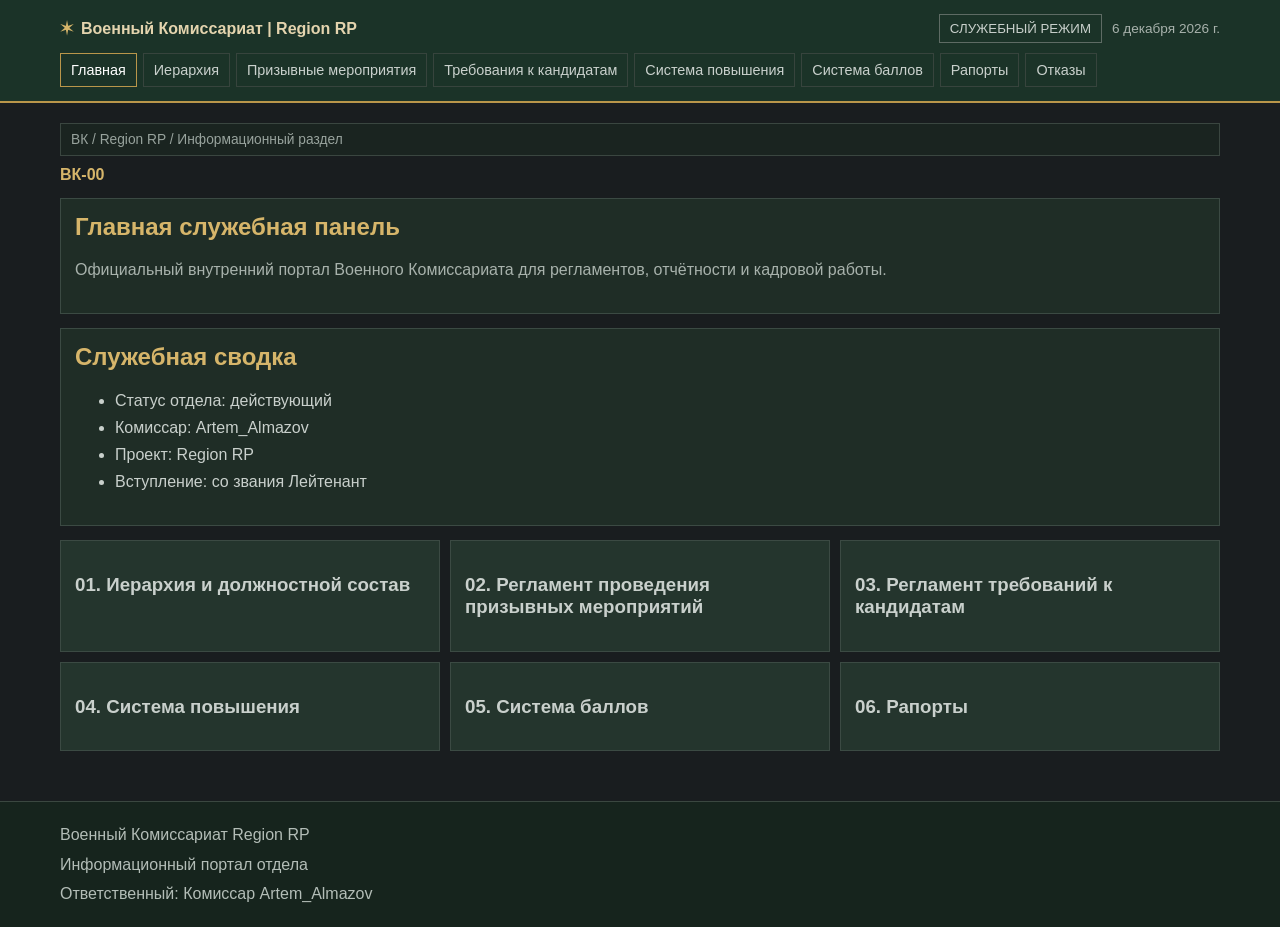
==== commit 53c1b180: "Refine multipage portal into strict military internal system UI" ====
--- a/index.html
+++ b/index.html
@@ -1,13 +1 @@
-<!doctype html><html lang='ru'><head><meta charset='UTF-8'><meta name='viewport' content='width=device-width,initial-scale=1'><title>Главная | Военный Комиссариат</title><link rel='stylesheet' href='style.css'></head><body>
-<header class='topbar'><div class='container topbar__inner'><div class='brand'>Военный Комиссариат | Region RP</div><div id='currentDate' class='date-badge'></div><nav class='nav'>
-<a data-nav href='index.html'>Главная</a><a data-nav href='hierarchy.html'>Иерархия</a><a data-nav href='conscription.html'>Призывные мероприятия</a><a data-nav href='candidate-requirements.html'>Требования к кандидатам</a><a data-nav href='promotion.html'>Система повышения</a><a data-nav href='points.html'>Система баллов</a><a data-nav href='reports.html'>Рапорты</a><a data-nav href='refusal.html'>Отказы</a></nav><button id='menuBtn' class='menu-btn'>☰</button></div><nav id='mobileMenu' class='mobile-menu'><a data-nav href='index.html'>Главная</a><a data-nav href='hierarchy.html'>Иерархия</a><a data-nav href='conscription.html'>Призывные мероприятия</a><a data-nav href='candidate-requirements.html'>Требования к кандидатам</a><a data-nav href='promotion.html'>Система повышения</a><a data-nav href='points.html'>Система баллов</a><a data-nav href='reports.html'>Рапорты</a><a data-nav href='refusal.html'>Отказы</a></nav></header>
-<main class='main container'>
-<section class='panel'><h1>Главная</h1><p>Служебный информационный портал Военного Комиссариата Region RP.</p></section>
-<section class='quick-grid section'>
-<a class='card' href='hierarchy.html'><h3>Иерархия и должностной состав</h3><p>Состав и структура отдела.</p></a>
-<a class='card' href='conscription.html'><h3>Регламент проведения призывных мероприятий</h3><p>Порядок призыва и сопровождения.</p></a>
-<a class='card' href='candidate-requirements.html'><h3>Регламент требований к кандидатам</h3><p>Требования к поступающим на службу.</p></a>
-<a class='card' href='promotion.html'><h3>Система повышения</h3><p>Условия и порядок карьерного роста.</p></a>
-<a class='card' href='points.html'><h3>Система баллов</h3><p>Начисления и расчёт активности.</p></a>
-<a class='card' href='reports.html'><h3>Рапорты</h3><p>Формы подачи рапортов.</p></a>
-</section></main><footer class='footer'><div class='container'><p>Военный Комиссариат | Region RP</p></div></footer><button id='toTopBtn' class='to-top'>↑</button><script src='script.js'></script></body></html>
+<!doctype html><html lang='ru'><head><meta charset='UTF-8'><meta name='viewport' content='width=device-width,initial-scale=1'><title>Главная | ВК-00</title><link rel='stylesheet' href='style.css'></head><body><header class='topbar'><div class='container topbar__inner'><div class='brand'><span class='emblem'>✶</span> Военный Комиссариат | Region RP</div><div class='service-pill'>Служебный режим</div><div id='currentDate' class='date-badge'></div><nav class='nav'><a data-nav href='index.html'>Главная</a><a data-nav href='hierarchy.html'>Иерархия</a><a data-nav href='conscription.html'>Призывные мероприятия</a><a data-nav href='candidate-requirements.html'>Требования к кандидатам</a><a data-nav href='promotion.html'>Система повышения</a><a data-nav href='points.html'>Система баллов</a><a data-nav href='reports.html'>Рапорты</a><a data-nav href='refusal.html'>Отказы</a></nav><button id='menuBtn' class='menu-btn' aria-expanded='false'>☰</button></div><div class='gold-line'></div><nav id='mobileMenu' class='mobile-menu'><a data-nav href='index.html'>Главная</a><a data-nav href='hierarchy.html'>Иерархия</a><a data-nav href='conscription.html'>Призывные мероприятия</a><a data-nav href='candidate-requirements.html'>Требования к кандидатам</a><a data-nav href='promotion.html'>Система повышения</a><a data-nav href='points.html'>Система баллов</a><a data-nav href='reports.html'>Рапорты</a><a data-nav href='refusal.html'>Отказы</a></nav></header><main class='main container'><div class='service-line'>ВК / Region RP / Информационный раздел</div><div class='section-code'>ВК-00</div><section class='panel'><h1>Главная служебная панель</h1><p>Официальный внутренний портал Военного Комиссариата для регламентов, отчётности и кадровой работы.</p></section><section class='panel section'><h2>Служебная сводка</h2><ul class='list'><li>Статус отдела: действующий</li><li>Комиссар: Artem_Almazov</li><li>Проект: Region RP</li><li>Вступление: со звания Лейтенант</li></ul></section><section class='quick-grid section'><a class='card' href='hierarchy.html'><h3>01. Иерархия и должностной состав</h3></a><a class='card' href='conscription.html'><h3>02. Регламент проведения призывных мероприятий</h3></a><a class='card' href='candidate-requirements.html'><h3>03. Регламент требований к кандидатам</h3></a><a class='card' href='promotion.html'><h3>04. Система повышения</h3></a><a class='card' href='points.html'><h3>05. Система баллов</h3></a><a class='card' href='reports.html'><h3>06. Рапорты</h3></a></section></main><footer class='footer'><div class='container'><p>Военный Комиссариат Region RP</p><p>Информационный портал отдела</p><p>Ответственный: Комиссар Artem_Almazov</p></div></footer><button id='toTopBtn' class='to-top'>↑</button><script src='script.js'></script></body></html>
--- a/style.css
+++ b/style.css
@@ -1,62 +1,24 @@
-:root {
-  --bg: #0b1410;
-  --bg2: #111d17;
-  --panel: rgba(16, 29, 22, 0.85);
-  --line: rgba(199, 169, 90, 0.28);
-  --text: #d7e1da;
-  --muted: #9fb3a7;
-  --accent: #c7a95a;
-  --shadow: 0 8px 24px rgba(0, 0, 0, 0.35);
-}
-*{box-sizing:border-box}
-html{scroll-behavior:smooth}
-body{margin:0;font-family:Segoe UI,Tahoma,sans-serif;background:linear-gradient(180deg,var(--bg2),var(--bg));color:var(--text)}
-.container{width:min(1120px,92%);margin:auto}
-
-.topbar{position:sticky;top:0;z-index:20;background:rgba(10,20,14,.95);border-bottom:1px solid rgba(255,255,255,.08);backdrop-filter:blur(6px)}
-.topbar__inner{display:flex;align-items:center;gap:12px;justify-content:space-between;padding:12px 0}
-.brand{font-weight:700;color:#e8ddc3}
+:root{--bg:#191d1f;--panel:#1f2d26;--panel2:#24352d;--line:#b9964a;--text:#c9d0cc;--muted:#a8b2ac;--title:#d6b56a}
+*{box-sizing:border-box}html{scroll-behavior:smooth}body{margin:0;background:var(--bg);color:var(--text);font-family:Segoe UI,Tahoma,sans-serif}
+.container{width:min(1160px,94%);margin:auto}
+.topbar{position:sticky;top:0;z-index:30;background:#1b3328}.gold-line{height:2px;background:var(--line)}
+.topbar__inner{display:flex;align-items:center;gap:10px;padding:14px 0;flex-wrap:wrap}
+.brand{font-weight:700;display:flex;align-items:center;gap:8px;color:#e4d4ae}.emblem{color:var(--title)}
+.service-pill{margin-left:auto;border:1px solid #5e6b64;padding:6px 10px;font-size:.83rem;text-transform:uppercase}
 .date-badge{font-size:.85rem;color:var(--muted)}
-.nav{display:flex;gap:8px;flex-wrap:wrap}
-.nav a,.mobile-menu a{text-decoration:none;color:var(--text);padding:8px 10px;border-radius:8px;font-size:.92rem}
-.nav a:hover,.mobile-menu a:hover,.nav a.active,.mobile-menu a.active{background:rgba(199,169,90,.16);color:#fff}
-.menu-btn{display:none;background:transparent;border:1px solid var(--line);color:var(--text);border-radius:8px;padding:6px 10px}
-.mobile-menu{display:none;flex-direction:column;padding:0 4% 12px}
-.mobile-menu.open{display:flex}
-
-.main{padding:28px 0 36px}
-.panel,.card,.table-wrap{background:var(--panel);border:1px solid rgba(255,255,255,.1);border-left:3px solid var(--accent);border-radius:12px;box-shadow:var(--shadow)}
-.panel{padding:18px}
-h1{margin:0 0 12px;font-size:clamp(1.6rem,3.6vw,2.6rem)}
-h2{margin:0 0 10px;font-size:clamp(1.3rem,2.2vw,1.8rem)}
-p{color:var(--muted);line-height:1.6}
-
-.quick-grid{display:grid;grid-template-columns:repeat(3,1fr);gap:12px;margin-top:14px}
-.card{padding:16px;text-decoration:none;color:inherit;transition:.2s transform,.2s border-color}
-.card:hover{transform:translateY(-2px);border-color:var(--accent)}
-.card h3{margin:0 0 8px;font-size:1.02rem}
-
-.section{margin-top:18px}
-.list{line-height:1.7;color:var(--muted)}
-.cards-two{display:grid;grid-template-columns:repeat(2,1fr);gap:12px}
-.table-wrap{overflow:auto}
-table{width:100%;border-collapse:collapse;min-width:700px}
-th,td{padding:10px;border-bottom:1px solid rgba(255,255,255,.08);text-align:left}
-th{color:#f0dfb2}
-
-.rank-list{display:grid;gap:8px}
-.rank{padding:10px 14px 10px 34px;border:1px solid rgba(255,255,255,.08);border-radius:8px;position:relative;background:rgba(255,255,255,.02)}
-.rank::before{content:"★";position:absolute;left:10px;color:var(--accent)}
-
-.stub{padding:22px}
-.footer{border-top:1px solid rgba(255,255,255,.08);padding:16px 0 22px;background:rgba(9,15,12,.95)}
-.to-top{position:fixed;right:16px;bottom:16px;width:42px;height:42px;border-radius:50%;border:1px solid var(--line);background:rgba(10,20,14,.95);color:var(--text);display:none}
-.to-top.show{display:block}
-
-.calc-grid{display:grid;grid-template-columns:1fr auto;gap:10px;align-items:center}
-.report-template{white-space:pre-line;background:rgba(255,255,255,.03);padding:12px;border-radius:8px;border:1px solid rgba(255,255,255,.08)}
-.btn{border:1px solid var(--line);background:rgba(255,255,255,.03);color:var(--text);padding:9px 12px;border-radius:8px;cursor:pointer}
-.btn:hover{background:rgba(199,169,90,.12)}
-
-@media (max-width:900px){.quick-grid{grid-template-columns:1fr 1fr}.cards-two{grid-template-columns:1fr}}
-@media (max-width:760px){.nav{display:none}.menu-btn{display:block}.quick-grid{grid-template-columns:1fr}}
+.nav{display:flex;gap:6px;flex-wrap:wrap;width:100%}.nav a,.mobile-menu a{text-decoration:none;color:var(--text);padding:8px 10px;border:1px solid #37443d;font-size:.9rem}
+.nav a.active,.nav a:hover,.mobile-menu a.active{border-color:var(--line);color:#fff}
+.menu-btn{display:none;background:transparent;color:var(--text);border:1px solid #44554d;padding:6px 10px}
+.mobile-menu{display:none;flex-direction:column;padding:0 0 12px}.mobile-menu.open{display:flex}
+.main{padding:20px 0 30px}.service-line{font-size:.86rem;color:#98a39d;padding:8px 10px;border:1px solid #3a4640;background:#1a2420}.section-code{color:var(--title);margin:10px 0 14px;font-weight:700}
+.panel,.card,.table-wrap{background:var(--panel);border:1px solid #3b4a43;padding:14px}
+h1,h2{color:var(--title);margin:0 0 10px}p{color:var(--muted);line-height:1.6}.list{line-height:1.7;color:var(--text)}
+.quick-grid{display:grid;grid-template-columns:repeat(3,1fr);gap:10px}.card{background:var(--panel2);text-decoration:none;color:var(--text)}
+.cards-two{display:grid;grid-template-columns:1fr 1fr;gap:10px}.section{margin-top:14px}
+table{width:100%;border-collapse:collapse;min-width:700px}th,td{padding:10px;border-bottom:1px solid #435249;text-align:left}th{color:var(--title)}.table-wrap{overflow:auto}
+.warn{color:#e3c46f;font-weight:700;letter-spacing:.4px}.report-template{white-space:pre-line;border:1px solid #435249;padding:10px;background:#202a25}
+.btn{border:1px solid var(--line);background:#28332e;color:var(--text);padding:8px 12px;cursor:pointer}
+.calc-grid{display:grid;grid-template-columns:1fr 1fr;gap:8px}.calc-grid label{display:flex;justify-content:space-between;gap:8px}
+.footer{margin-top:20px;border-top:1px solid #3a4740;background:#16241d;padding:16px 0}.footer p{margin:4px 0;color:#b3bdb7}
+.to-top{position:fixed;right:16px;bottom:16px;display:none;background:#203128;color:var(--text);border:1px solid var(--line);width:40px;height:40px}.to-top.show{display:block}
+@media(max-width:820px){.menu-btn{display:block}.nav{display:none}.quick-grid,.cards-two,.calc-grid{grid-template-columns:1fr}}
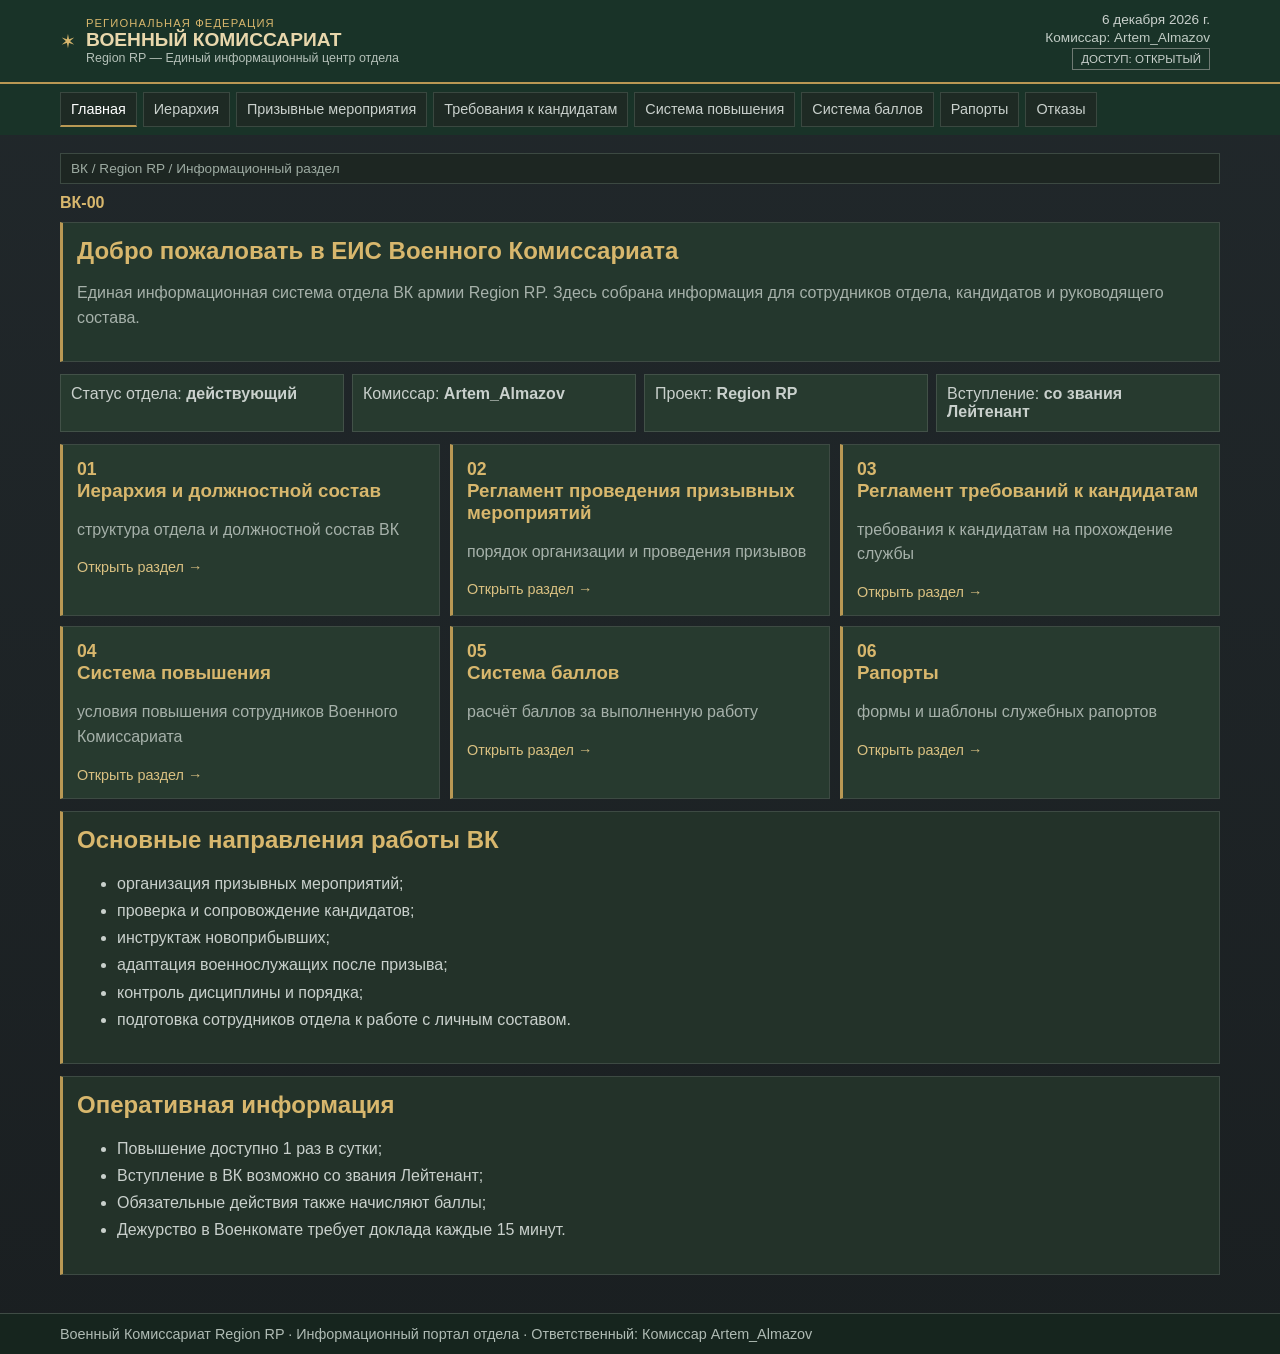
==== commit 17d8769a: "Enhance UI to official military EIS style across all pages" ====
--- a/index.html
+++ b/index.html
@@ -1 +1,8 @@
-<!doctype html><html lang='ru'><head><meta charset='UTF-8'><meta name='viewport' content='width=device-width,initial-scale=1'><title>Главная | ВК-00</title><link rel='stylesheet' href='style.css'></head><body><header class='topbar'><div class='container topbar__inner'><div class='brand'><span class='emblem'>✶</span> Военный Комиссариат | Region RP</div><div class='service-pill'>Служебный режим</div><div id='currentDate' class='date-badge'></div><nav class='nav'><a data-nav href='index.html'>Главная</a><a data-nav href='hierarchy.html'>Иерархия</a><a data-nav href='conscription.html'>Призывные мероприятия</a><a data-nav href='candidate-requirements.html'>Требования к кандидатам</a><a data-nav href='promotion.html'>Система повышения</a><a data-nav href='points.html'>Система баллов</a><a data-nav href='reports.html'>Рапорты</a><a data-nav href='refusal.html'>Отказы</a></nav><button id='menuBtn' class='menu-btn' aria-expanded='false'>☰</button></div><div class='gold-line'></div><nav id='mobileMenu' class='mobile-menu'><a data-nav href='index.html'>Главная</a><a data-nav href='hierarchy.html'>Иерархия</a><a data-nav href='conscription.html'>Призывные мероприятия</a><a data-nav href='candidate-requirements.html'>Требования к кандидатам</a><a data-nav href='promotion.html'>Система повышения</a><a data-nav href='points.html'>Система баллов</a><a data-nav href='reports.html'>Рапорты</a><a data-nav href='refusal.html'>Отказы</a></nav></header><main class='main container'><div class='service-line'>ВК / Region RP / Информационный раздел</div><div class='section-code'>ВК-00</div><section class='panel'><h1>Главная служебная панель</h1><p>Официальный внутренний портал Военного Комиссариата для регламентов, отчётности и кадровой работы.</p></section><section class='panel section'><h2>Служебная сводка</h2><ul class='list'><li>Статус отдела: действующий</li><li>Комиссар: Artem_Almazov</li><li>Проект: Region RP</li><li>Вступление: со звания Лейтенант</li></ul></section><section class='quick-grid section'><a class='card' href='hierarchy.html'><h3>01. Иерархия и должностной состав</h3></a><a class='card' href='conscription.html'><h3>02. Регламент проведения призывных мероприятий</h3></a><a class='card' href='candidate-requirements.html'><h3>03. Регламент требований к кандидатам</h3></a><a class='card' href='promotion.html'><h3>04. Система повышения</h3></a><a class='card' href='points.html'><h3>05. Система баллов</h3></a><a class='card' href='reports.html'><h3>06. Рапорты</h3></a></section></main><footer class='footer'><div class='container'><p>Военный Комиссариат Region RP</p><p>Информационный портал отдела</p><p>Ответственный: Комиссар Artem_Almazov</p></div></footer><button id='toTopBtn' class='to-top'>↑</button><script src='script.js'></script></body></html>+<!doctype html><html lang='ru'><head><meta charset='UTF-8'><meta name='viewport' content='width=device-width,initial-scale=1'><title>Главная | ВК-00</title><link rel='stylesheet' href='style.css'></head><body><header class='topbar'><div class='container header-grid'><div class='brand-block'><div class='emblem'>✶</div><div><div class='brand-top'>РЕГИОНАЛЬНАЯ ФЕДЕРАЦИЯ</div><div class='brand-main'>ВОЕННЫЙ КОМИССАРИАТ</div><div class='brand-sub'>Region RP — Единый информационный центр отдела</div></div></div><div class='meta-block'><div id='currentDate' class='date-badge'></div><div class='commissioner'>Комиссар: Artem_Almazov</div><div class='service-pill'>Доступ: открытый</div></div><button id='menuBtn' class='menu-btn' aria-expanded='false'>☰</button></div><div class='gold-line'></div><nav class='nav container'><a data-nav href='index.html'>Главная</a><a data-nav href='hierarchy.html'>Иерархия</a><a data-nav href='conscription.html'>Призывные мероприятия</a><a data-nav href='candidate-requirements.html'>Требования к кандидатам</a><a data-nav href='promotion.html'>Система повышения</a><a data-nav href='points.html'>Система баллов</a><a data-nav href='reports.html'>Рапорты</a><a data-nav href='refusal.html'>Отказы</a></nav><nav id='mobileMenu' class='mobile-menu container'><a data-nav href='index.html'>Главная</a><a data-nav href='hierarchy.html'>Иерархия</a><a data-nav href='conscription.html'>Призывные мероприятия</a><a data-nav href='candidate-requirements.html'>Требования к кандидатам</a><a data-nav href='promotion.html'>Система повышения</a><a data-nav href='points.html'>Система баллов</a><a data-nav href='reports.html'>Рапорты</a><a data-nav href='refusal.html'>Отказы</a></nav></header><main class='main container'><div class='service-line'>ВК / Region RP / Информационный раздел</div><div class='section-code'>ВК-00</div><section class='panel banner'><h1>Добро пожаловать в ЕИС Военного Комиссариата</h1><p>Единая информационная система отдела ВК армии Region RP. Здесь собрана информация для сотрудников отдела, кандидатов и руководящего состава.</p></section><section class='stats section'><div class='stat'>Статус отдела: <strong>действующий</strong></div><div class='stat'>Комиссар: <strong>Artem_Almazov</strong></div><div class='stat'>Проект: <strong>Region RP</strong></div><div class='stat'>Вступление: <strong>со звания Лейтенант</strong></div></section><section class='quick-grid section'>
+<article class='card'><div class='num'>01</div><h3>Иерархия и должностной состав</h3><p>структура отдела и должностной состав ВК</p><a href='hierarchy.html'>Открыть раздел →</a></article>
+<article class='card'><div class='num'>02</div><h3>Регламент проведения призывных мероприятий</h3><p>порядок организации и проведения призывов</p><a href='conscription.html'>Открыть раздел →</a></article>
+<article class='card'><div class='num'>03</div><h3>Регламент требований к кандидатам</h3><p>требования к кандидатам на прохождение службы</p><a href='candidate-requirements.html'>Открыть раздел →</a></article>
+<article class='card'><div class='num'>04</div><h3>Система повышения</h3><p>условия повышения сотрудников Военного Комиссариата</p><a href='promotion.html'>Открыть раздел →</a></article>
+<article class='card'><div class='num'>05</div><h3>Система баллов</h3><p>расчёт баллов за выполненную работу</p><a href='points.html'>Открыть раздел →</a></article>
+<article class='card'><div class='num'>06</div><h3>Рапорты</h3><p>формы и шаблоны служебных рапортов</p><a href='reports.html'>Открыть раздел →</a></article>
+</section><section class='panel section'><h2>Основные направления работы ВК</h2><ul class='list'><li>организация призывных мероприятий;</li><li>проверка и сопровождение кандидатов;</li><li>инструктаж новоприбывших;</li><li>адаптация военнослужащих после призыва;</li><li>контроль дисциплины и порядка;</li><li>подготовка сотрудников отдела к работе с личным составом.</li></ul></section><section class='panel section'><h2>Оперативная информация</h2><ul class='list'><li>Повышение доступно 1 раз в сутки;</li><li>Вступление в ВК возможно со звания Лейтенант;</li><li>Обязательные действия также начисляют баллы;</li><li>Дежурство в Военкомате требует доклада каждые 15 минут.</li></ul></section></main><footer class='footer'><div class='container'>Военный Комиссариат Region RP · Информационный портал отдела · Ответственный: Комиссар Artem_Almazov</div></footer><button id='toTopBtn' class='to-top'>↑</button><script src='script.js'></script></body></html>
--- a/style.css
+++ b/style.css
@@ -1,24 +1,21 @@
-:root{--bg:#191d1f;--panel:#1f2d26;--panel2:#24352d;--line:#b9964a;--text:#c9d0cc;--muted:#a8b2ac;--title:#d6b56a}
-*{box-sizing:border-box}html{scroll-behavior:smooth}body{margin:0;background:var(--bg);color:var(--text);font-family:Segoe UI,Tahoma,sans-serif}
-.container{width:min(1160px,94%);margin:auto}
-.topbar{position:sticky;top:0;z-index:30;background:#1b3328}.gold-line{height:2px;background:var(--line)}
-.topbar__inner{display:flex;align-items:center;gap:10px;padding:14px 0;flex-wrap:wrap}
-.brand{font-weight:700;display:flex;align-items:center;gap:8px;color:#e4d4ae}.emblem{color:var(--title)}
-.service-pill{margin-left:auto;border:1px solid #5e6b64;padding:6px 10px;font-size:.83rem;text-transform:uppercase}
-.date-badge{font-size:.85rem;color:var(--muted)}
-.nav{display:flex;gap:6px;flex-wrap:wrap;width:100%}.nav a,.mobile-menu a{text-decoration:none;color:var(--text);padding:8px 10px;border:1px solid #37443d;font-size:.9rem}
-.nav a.active,.nav a:hover,.mobile-menu a.active{border-color:var(--line);color:#fff}
-.menu-btn{display:none;background:transparent;color:var(--text);border:1px solid #44554d;padding:6px 10px}
-.mobile-menu{display:none;flex-direction:column;padding:0 0 12px}.mobile-menu.open{display:flex}
-.main{padding:20px 0 30px}.service-line{font-size:.86rem;color:#98a39d;padding:8px 10px;border:1px solid #3a4640;background:#1a2420}.section-code{color:var(--title);margin:10px 0 14px;font-weight:700}
-.panel,.card,.table-wrap{background:var(--panel);border:1px solid #3b4a43;padding:14px}
-h1,h2{color:var(--title);margin:0 0 10px}p{color:var(--muted);line-height:1.6}.list{line-height:1.7;color:var(--text)}
-.quick-grid{display:grid;grid-template-columns:repeat(3,1fr);gap:10px}.card{background:var(--panel2);text-decoration:none;color:var(--text)}
-.cards-two{display:grid;grid-template-columns:1fr 1fr;gap:10px}.section{margin-top:14px}
-table{width:100%;border-collapse:collapse;min-width:700px}th,td{padding:10px;border-bottom:1px solid #435249;text-align:left}th{color:var(--title)}.table-wrap{overflow:auto}
-.warn{color:#e3c46f;font-weight:700;letter-spacing:.4px}.report-template{white-space:pre-line;border:1px solid #435249;padding:10px;background:#202a25}
-.btn{border:1px solid var(--line);background:#28332e;color:var(--text);padding:8px 12px;cursor:pointer}
-.calc-grid{display:grid;grid-template-columns:1fr 1fr;gap:8px}.calc-grid label{display:flex;justify-content:space-between;gap:8px}
-.footer{margin-top:20px;border-top:1px solid #3a4740;background:#16241d;padding:16px 0}.footer p{margin:4px 0;color:#b3bdb7}
-.to-top{position:fixed;right:16px;bottom:16px;display:none;background:#203128;color:var(--text);border:1px solid var(--line);width:40px;height:40px}.to-top.show{display:block}
-@media(max-width:820px){.menu-btn{display:block}.nav{display:none}.quick-grid,.cards-two,.calc-grid{grid-template-columns:1fr}}
+:root{--bg:#1a1f21;--header:#193328;--panel:#233229;--panel2:#273a2f;--line:#b99854;--text:#c9d0cc;--muted:#a6b1aa;--title:#d8b76d}
+*{box-sizing:border-box}html{scroll-behavior:smooth}body{margin:0;background:linear-gradient(180deg,#21282b,#1a1f21);color:var(--text);font-family:Segoe UI,Tahoma,sans-serif}
+.container{width:min(1160px,94%);margin:auto}.topbar{background:var(--header);position:sticky;top:0;z-index:40}
+.header-grid{display:grid;grid-template-columns:1fr auto auto;gap:10px;align-items:center;padding:12px 0}.brand-block{display:flex;gap:10px;align-items:center}.emblem{font-size:1.2rem;color:var(--title)}
+.brand-top{font-size:.7rem;letter-spacing:1.1px;color:var(--title)}.brand-main{font-size:1.2rem;font-weight:700;color:#e8d7ac}.brand-sub{font-size:.78rem;color:#b4c0b8}
+.meta-block{text-align:right;font-size:.85rem}.commissioner{color:#c0cbc4;margin:3px 0}.service-pill{display:inline-block;border:1px solid #6f7a73;padding:4px 8px;text-transform:uppercase;font-size:.72rem}
+.menu-btn{display:none;background:transparent;border:1px solid #4e5c54;color:var(--text);padding:6px 10px}.gold-line{height:2px;background:var(--line)}
+.nav{display:flex;gap:6px;padding:8px 0}.nav a,.mobile-menu a{color:var(--text);text-decoration:none;padding:8px 10px;border:1px solid #3a4840;background:#1e2a24;font-size:.9rem}
+.nav a.active,.mobile-menu a.active{border-bottom:2px solid var(--line);color:#fff}.nav a:hover,.mobile-menu a:hover{border-color:#6a7a70}
+.mobile-menu{display:none;flex-direction:column;padding:0 0 10px}.mobile-menu.open{display:flex}
+.main{padding:18px 0 24px}.service-line{border:1px solid #3c4942;background:#1d2622;padding:7px 10px;color:#9daba2;font-size:.85rem}.section-code{color:var(--title);font-weight:700;margin:10px 0}
+.panel,.card,.table-wrap{background:var(--panel);border:1px solid #3d4a43;border-left:3px solid var(--line);padding:14px}h1,h2,h3{margin:0 0 10px;color:var(--title)}p{color:var(--muted);line-height:1.55}
+.banner{background:#24372d}.section{margin-top:12px}.stats{display:grid;grid-template-columns:repeat(4,1fr);gap:8px}.stat{background:var(--panel2);border:1px solid #425148;padding:10px}
+.quick-grid{display:grid;grid-template-columns:repeat(3,1fr);gap:10px}.card{background:var(--panel2)}.card .num{color:var(--title);font-weight:700;font-size:1.1rem}.card a{color:#d9c081;text-decoration:none;font-size:.9rem}
+.list{line-height:1.7}.warn{font-weight:700;color:#e2c678;letter-spacing:.4px}
+.cards-two{display:grid;grid-template-columns:1fr 1fr;gap:10px}
+table{width:100%;border-collapse:collapse;min-width:700px}th,td{padding:10px;border-bottom:1px solid #44534a;text-align:left}th{color:var(--title)}.table-wrap{overflow:auto}
+.calc-grid{display:grid;grid-template-columns:1fr 1fr;gap:8px}.calc-grid label{display:flex;justify-content:space-between;gap:8px}.btn{background:#2b3a32;color:var(--text);border:1px solid var(--line);padding:8px 12px}
+.report-template{white-space:pre-line;background:#202b25;border:1px solid #495850;padding:10px}
+.footer{margin-top:14px;border-top:1px solid #3f4c45;background:#16251e;color:#afbbb4;padding:12px 0;font-size:.9rem}.to-top{position:fixed;right:16px;bottom:16px;display:none;border:1px solid var(--line);background:#1f3128;color:var(--text);width:40px;height:40px}.to-top.show{display:block}
+@media(max-width:900px){.header-grid{grid-template-columns:1fr auto}.meta-block{order:2}.menu-btn{display:block}.nav{display:none}.stats,.quick-grid,.cards-two,.calc-grid{grid-template-columns:1fr}}
